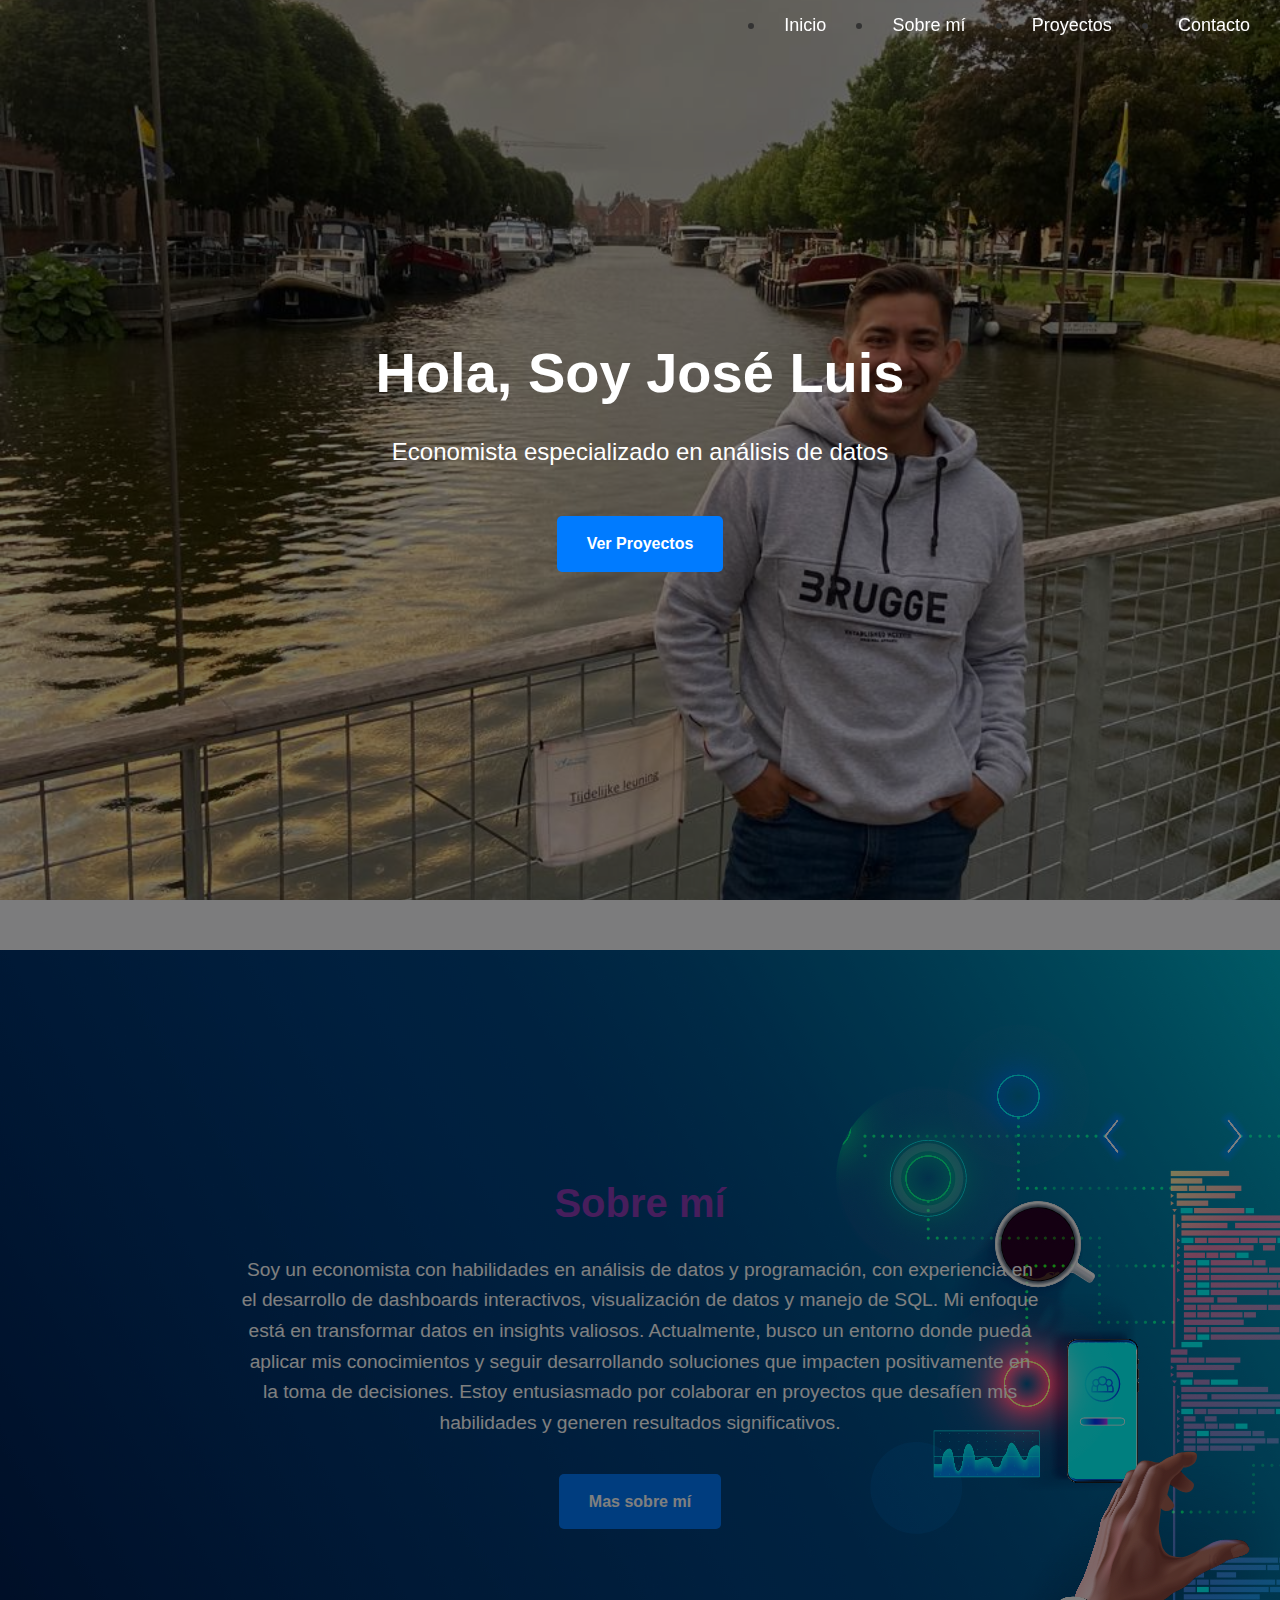
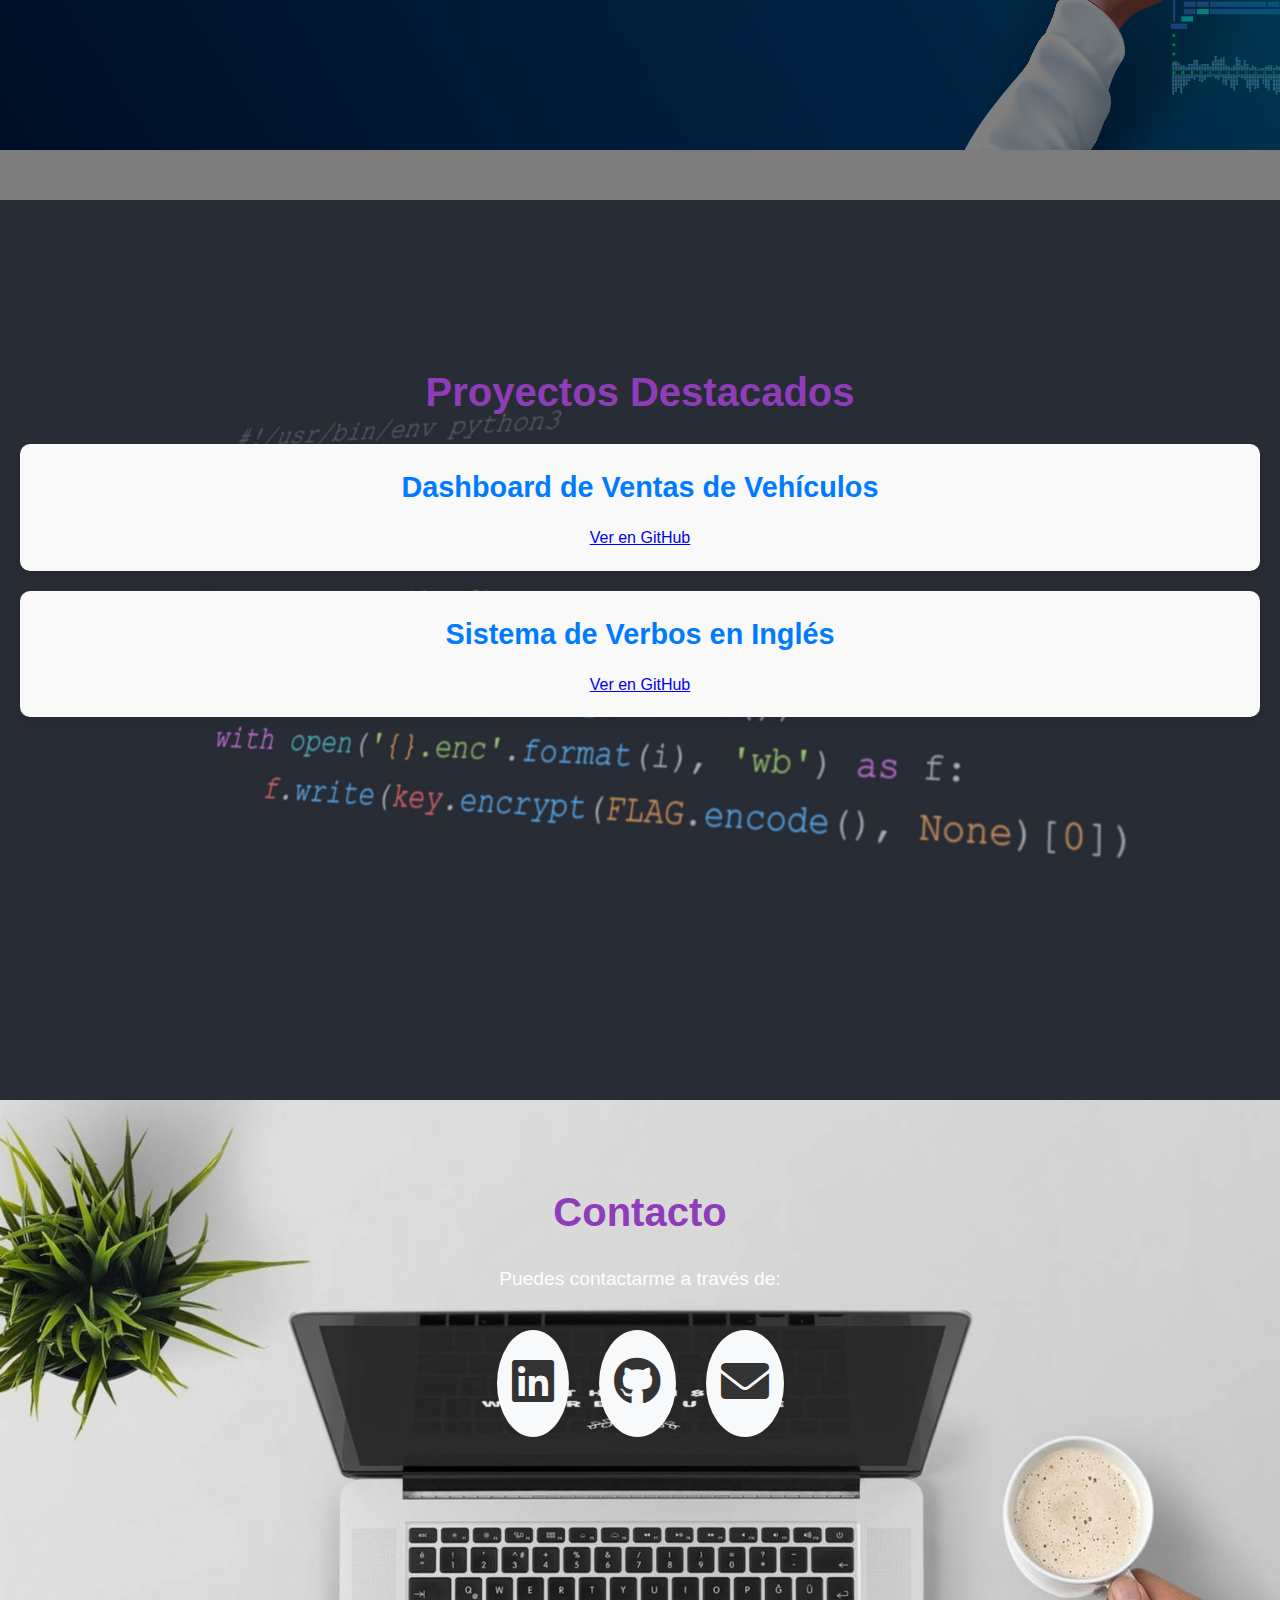
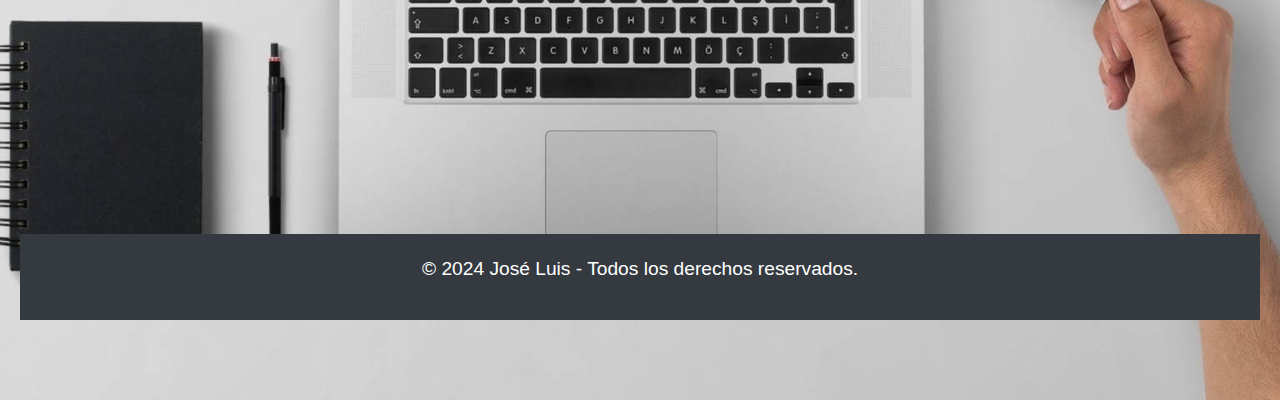
==== index.html @ 76b16561 "add files" ====
<!DOCTYPE html>
<html lang="es">
<head>
    <meta charset="UTF-8">
    <meta name="viewport" content="width=device-width, initial-scale=1.0">
    <title>José Luis - Analista de Datos</title>
    <!-- Enlace a Font Awesome para los íconos -->
    <link rel="stylesheet" href="https://cdnjs.cloudflare.com/ajax/libs/font-awesome/6.0.0-beta3/css/all.min.css">
    <link rel="stylesheet" href="styles.css">
</head>
<body>
    <header>
        <nav>
            <ul>
                <li><a href="#inicio">Inicio</a></li>
                <li><a href="#sobre-mi">Sobre mí</a></li>
                <li><a href="#proyectos">Proyectos</a></li>
                <li><a href="#contacto">Contacto</a></li>
            </ul>
        </nav>
    </header>

    <section id="inicio" class="full-screen">
        <div class="hero">
            <h1>Hola, Soy José Luis</h1>
            <p>Economista especializado en análisis de datos</p>
            <a href="#proyectos" class="btn">Ver Proyectos</a>
        </div>
    </section>

    <section id="sobre-mi" class="full-screen">
        <h2>Sobre mí</h2>
        <p>Soy un economista con habilidades en análisis de datos y programación, con experiencia en el desarrollo de dashboards interactivos, visualización de datos y manejo de SQL. Mi enfoque está en transformar datos en insights valiosos. Actualmente, busco un entorno donde pueda aplicar mis conocimientos y seguir desarrollando soluciones que impacten positivamente en la toma de decisiones. Estoy entusiasmado por colaborar en proyectos que desafíen mis habilidades y generen resultados significativos.</p>
        <a href="sobre-mi.html" class="btn">Mas sobre mí</a> <!-- Botón agregado -->
    </section>

    <section id="proyectos" class="content-section">
        <h2>Proyectos Destacados</h2>
        <div class="proyecto">
            <h3>Dashboard de Ventas de Vehículos</h3>
            <a href="https://github.com/rmpuma/proyecto-ventas" target="_blank">Ver en GitHub</a>
        </div>
        <div class="proyecto">
            <h3>Sistema de Verbos en Inglés</h3>
            <a href="https://github.com/rmpuma/proyecto-verbos" target="_blank">Ver en GitHub</a>
        </div>
    </section>

    <section id="contacto" class="content-section-contacto">
        <h2>Contacto</h2>
        <p>Puedes contactarme a través de:</p>
        <div class="social-icons">
            <a href="https://www.linkedin.com/in/joseluisrodriguezmoya" target="_blank" class="icon">
                <i class="fa-brands fa-linkedin"></i>
            </a>
            <a href="https://github.com/rmpuma" target="_blank" class="icon">
                <i class="fab fa-github"></i>
            </a>
            <a href="mailto:luismoyarm@gmail.com" class="icon">
                <i class="fa-solid fa-envelope"></i>
            </a>
        </div>
        <div class="derechos">
            <p>&copy; 2024 José Luis - Todos los derechos reservados.</p>
        </div>
    </section>

</body>
</html>
---- styles.css ----
/* Estilo base */
* {
    box-sizing: border-box;
    margin: 0;
    padding: 0;
}

body {
    font-family: 'Arial', sans-serif;
    background-color: #f8f9fa;
    color: #333;
    line-height: 1.6;
}

/* Cabecera */
header {
    background: transparent; /* Hacer el fondo transparente */
    padding: 10px 20px; /* Ajusta el padding si es necesario */
    position: fixed;
    width: 100%;
    top: 0;
    z-index: 10;
    box-shadow: none;
}

nav {
    display: flex;
    justify-content: flex-end; /* Alinear a la derecha */
    background: transparent; /* Asegurarse de que el fondo del nav sea transparente */
}

nav ul {
    list-style: none;
    display: flex;
    padding: 0;
    margin: 0;
}

nav ul li {
    margin-left: 20px; /* Espacio entre los elementos */
}

nav ul li:first-child {
    margin-left: 0; /* Elimina el margen izquierdo del primer elemento */
}

nav ul li a {
    padding: 5px 10px; /* Reduce el padding interno de los enlaces */
    color: white;
    text-decoration: none;
    font-size: 18px;
    transition: color 0.3s ease;
}

nav ul li a:hover {
    color: #e74c3c;
}

/* Sección de pantalla completa */
.full-screen {
    height: 100vh;
    display: flex;
    justify-content: center;
    align-items: center;
    color: white;
    text-align: center;
    padding: 20px;
    background: linear-gradient(135deg, #007bff, #6f42c1);
}

.hero h1 {
    font-size: 3.5rem;
    margin-bottom: 15px;
}

.hero p {
    font-size: 1.5rem;
    margin-bottom: 25px;
}

/* Sección con fondo */
#inicio {
    background-image: url('joseluis.jpeg'); 
    background-size: cover;
    background-position: center;
    position: relative;
    height: 100vh;
    color: white;
}

#sobre-mi {
    background-image: url('sobre-mi.png');
    background-size: auto; /* Cambiado a 'contain' para mostrar toda la imagen */
    background-repeat: no-repeat; /* Evita la repetición de la imagen */
    background-position: center;
    position: relative;
    height: 100vh;
    color: white;
}

#proyectos {
    background-image: url('projct.jpg');
    background-size: cover; /* Cambiado a 'contain' para mostrar toda la imagen */
    background-position: center;
    position: center;
    height: 100vh;
    color: white;
}

#contacto {
    display: flex;
    flex-direction: column;
    background-image: url('contact.jpg');
    justify-content: center;
    background-size: cover; /* Cambiado a 'contain' para mostrar toda la imagen */
    background-position: center;
    position: relative;
    height: 100vh;
    color: white;
}

.hero {
    position: relative;
    z-index: 1;
    color: white;
    padding: 20px;
}

#inicio::before {
    content: '';
    position: absolute;
    top: 0;
    left: 0;
    width: 100%;
    height: 100%;
    background-color: rgba(0, 0, 0, 0.5);
    z-index: 0;
}

#sobre-mi::before {
    content: '';
    position: absolute;
    top: 0;
    left: 0;
    width: 100%;
    height: 100%;
    background-color: rgba(0, 0, 0, 0.5);
    z-index: 0;
}

/* Botones */
.btn {
    background-color: #007bff;
    padding: 15px 30px;
    border-radius: 5px;
    text-decoration: none;
    color: white;
    font-weight: bold;
    transition: background-color 0.3s ease, transform 0.3s ease;
    display: inline-block;
    margin-top: 20px;
}

.btn:hover {
    background-color: #0056b3;
    transform: scale(1.05);
}

/* Secciones de contenido */
.content-section {
    padding: 160px 20px;
    text-align: center;
    background-color: #ffffff;
    margin-top: 20px;
}

.content-section-contacto {
    padding: auto;
    text-align: center;
    background-color: #ffffff;
    margin-top: 0px;
}

h2 {
    font-size: 2.5rem;
    margin-bottom: 20px;
    color: hsl(280, 51%, 48%);
}

p {
    font-size: 1.2rem;
    max-width: 800px;
    margin: 0 auto;
    line-height: 1.6;
}

/* Estilos de los proyectos */
.proyecto {
    background: #f9f9f9;
    box-shadow: 0 4px 8px rgba(0, 0, 0, 0.1);
    margin: 20px auto;
    padding: 20px;
    border-radius: 10px;
    transition: transform 0.3s ease;
}

.proyecto:hover {
    transform: scale(1.05);
}

.derechos {
    background-color: #343a40;
    color: white;
    padding: 20px;
    text-align: center;
    width: 100%;
    margin-top: auto; /* Empuja el div hasta el fondo de la sección */
}

#contact-form {
    max-width: 600px;
    margin: 0 auto;
    display: flex;
    flex-direction: column;
    gap: 15px;
}

input[type="text"],
input[type="email"],
textarea {
    padding: 15px;
    border: 1px solid #ced4da;
    border-radius: 5px;
    font-size: 1rem;
    width: 100%;
    box-shadow: 0 2px 5px rgba(0, 0, 0, 0.1);
    transition: border-color 0.3s ease;
}

input[type="text"]:focus,
input[type="email"]:focus,
textarea:focus {
    border-color: #007bff;
    outline: none;
}

button {
    background-color: #007bff;
    color: white;
    padding: 15px 30px;
    border: none;
    border-radius: 5px;
    font-size: 1.2rem;
    cursor: pointer;
    transition: background-color 0.3s ease;
    margin-top: 10px;
}

button:hover {
    background-color: #0056b3;
}

#sobre-mi {
    display: flex;
    flex-direction: column;
    justify-content: center;
    align-items: center;
    text-align: center;
    height: 100vh; /* Para mantener el tamaño de pantalla completa */
}

/* Secciones */
section {
    padding: 80px 20px;
    margin-top: 80px;
    text-align: center;
}

h2 {
    font-size: 2.5rem;
    color: hsl(280, 51%, 48%);
    margin-bottom: 20px;
}

h3 {
    font-size: 1.8rem;
    color: #007bff;
    margin-bottom: 15px;
}

p, li {
    font-size: 1.2rem;
    line-height: 1.6;
    margin-bottom: 15px;
    max-width: 800px;
    margin-left: auto;
    margin-right: auto;
}

ul {
    text-align: left;
    max-width: 800px;
    margin: 20px auto;
}

li {
    margin-bottom: 10px;
    list-style-type: disc;
    list-style-position: inside;
}



#inicio, #sobre-mi, #proyectos, #contacto {
    margin: 0;
}

.social-icons {
    display: flex;
    justify-content: center;
    gap: 30px; /* Aumenta el espacio entre los íconos */
    margin-top: 20px;
}

.social-icons .icon {
    font-size: 3rem; /* Tamaño más grande para los íconos */
    background-color: #f8f9fa; /* Fondo claro para resaltar */
    color: #333;
    padding: 15px;
    border-radius: 50%; /* Hace los íconos redondeados */
    transition: background-color 0.3s ease, color 0.3s ease;
}

.social-icons .icon:hover {
    background-color: #007bff; /* Color de fondo al pasar el cursor */
    color: white; /* Cambia el color del ícono al pasar el cursor */
}
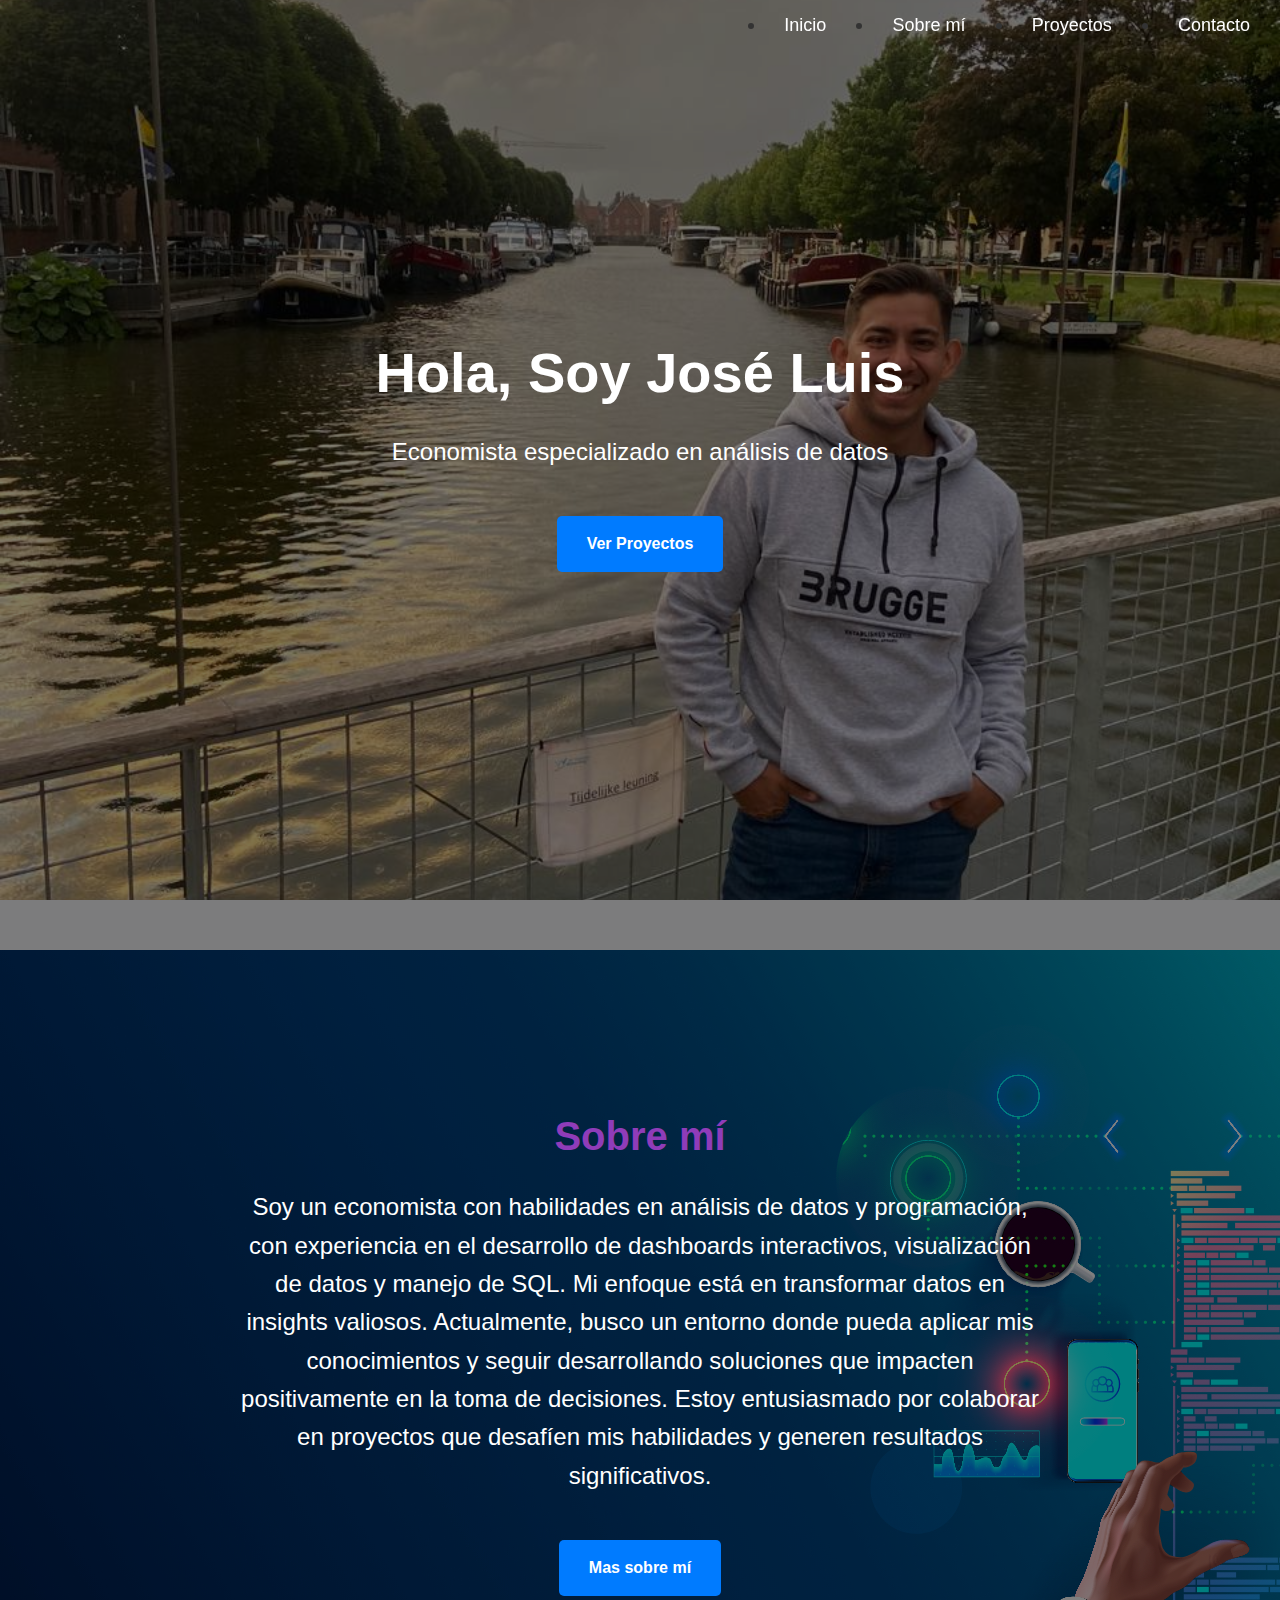
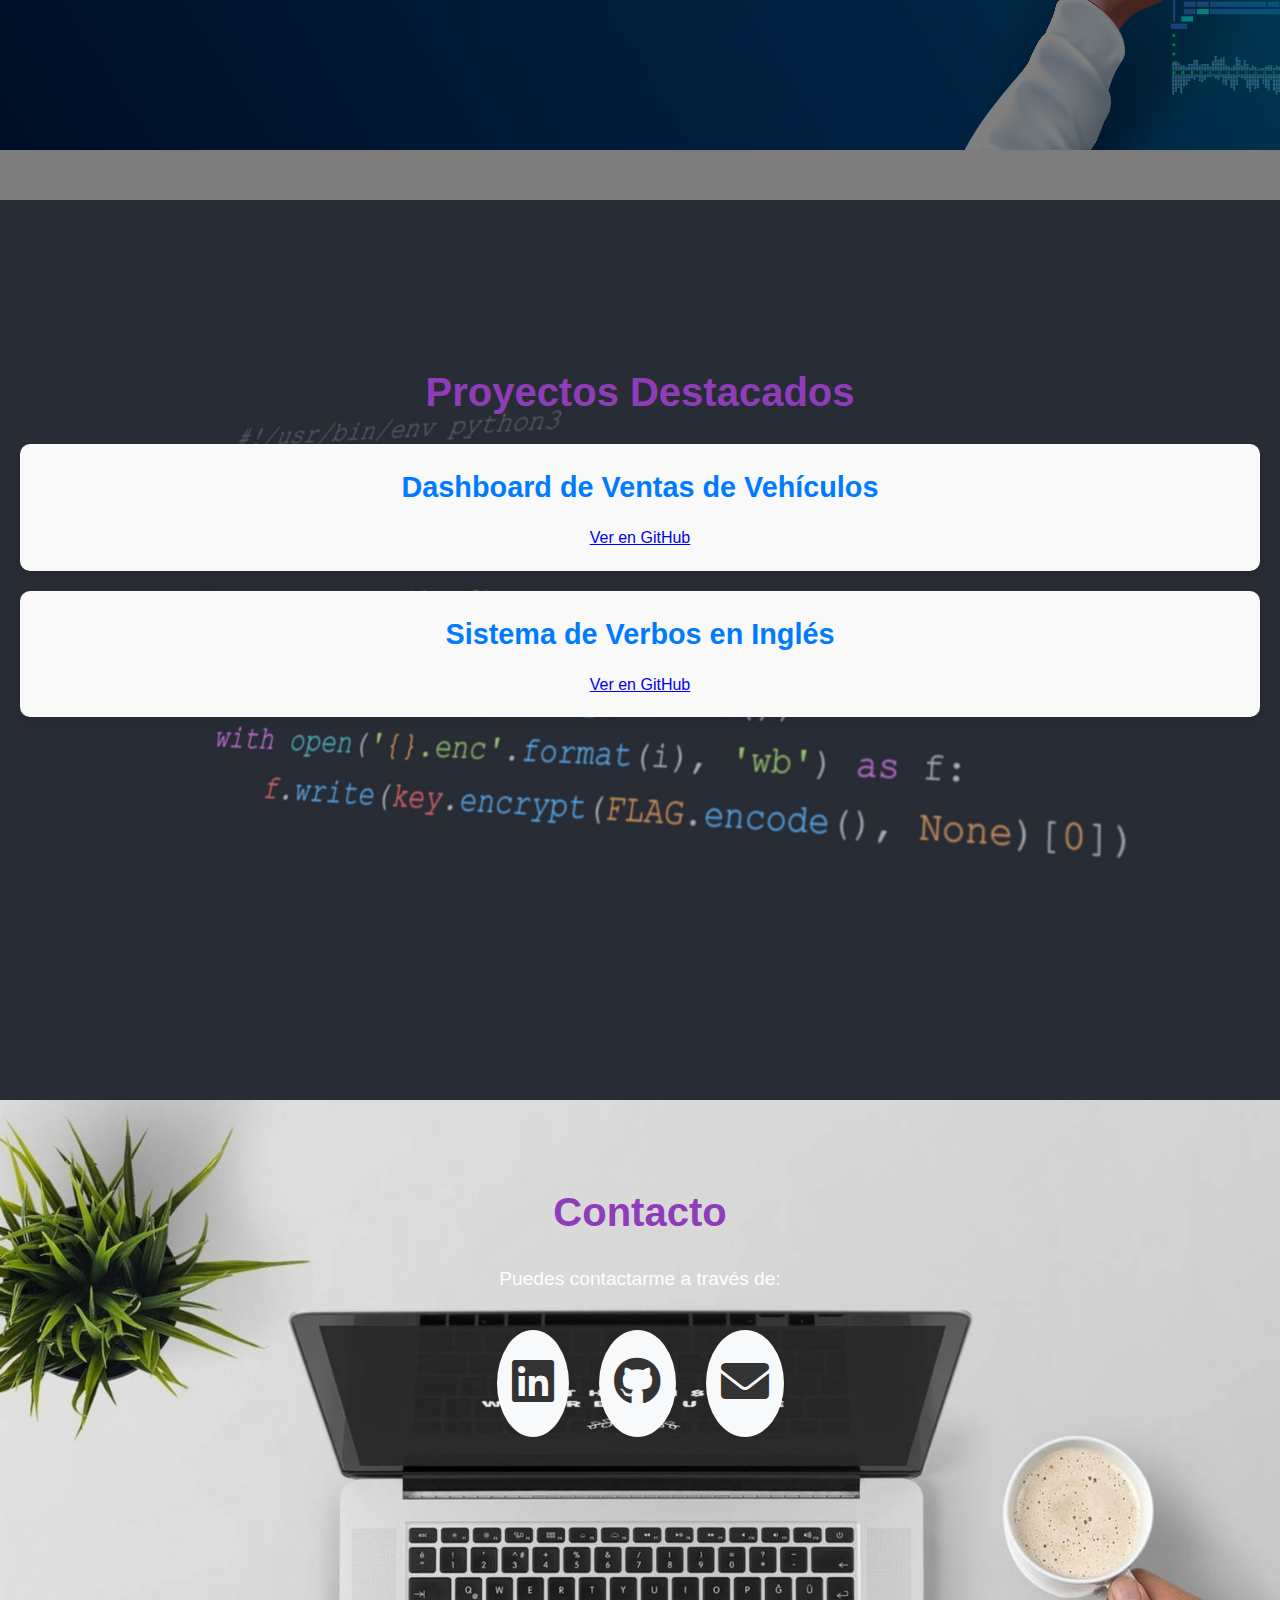
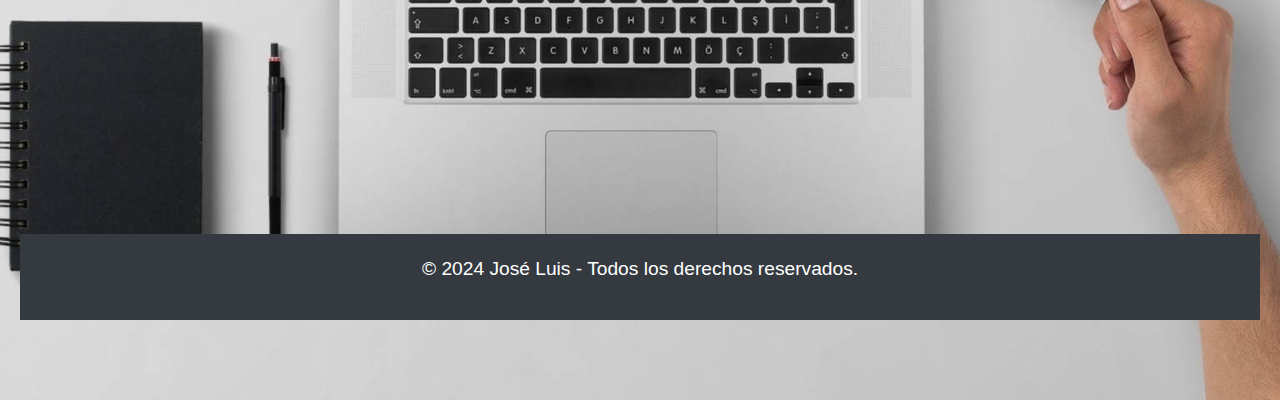
==== commit f5f398e0: "Update index.html" ====
--- a/index.html
+++ b/index.html
@@ -29,9 +29,11 @@
     </section>
 
     <section id="sobre-mi" class="full-screen">
+        <div class="hero">
         <h2>Sobre mí</h2>
         <p>Soy un economista con habilidades en análisis de datos y programación, con experiencia en el desarrollo de dashboards interactivos, visualización de datos y manejo de SQL. Mi enfoque está en transformar datos en insights valiosos. Actualmente, busco un entorno donde pueda aplicar mis conocimientos y seguir desarrollando soluciones que impacten positivamente en la toma de decisiones. Estoy entusiasmado por colaborar en proyectos que desafíen mis habilidades y generen resultados significativos.</p>
         <a href="sobre-mi.html" class="btn">Mas sobre mí</a> <!-- Botón agregado -->
+    </div>
     </section>
 
     <section id="proyectos" class="content-section">
@@ -67,3 +69,4 @@
 
 </body>
 </html>
+
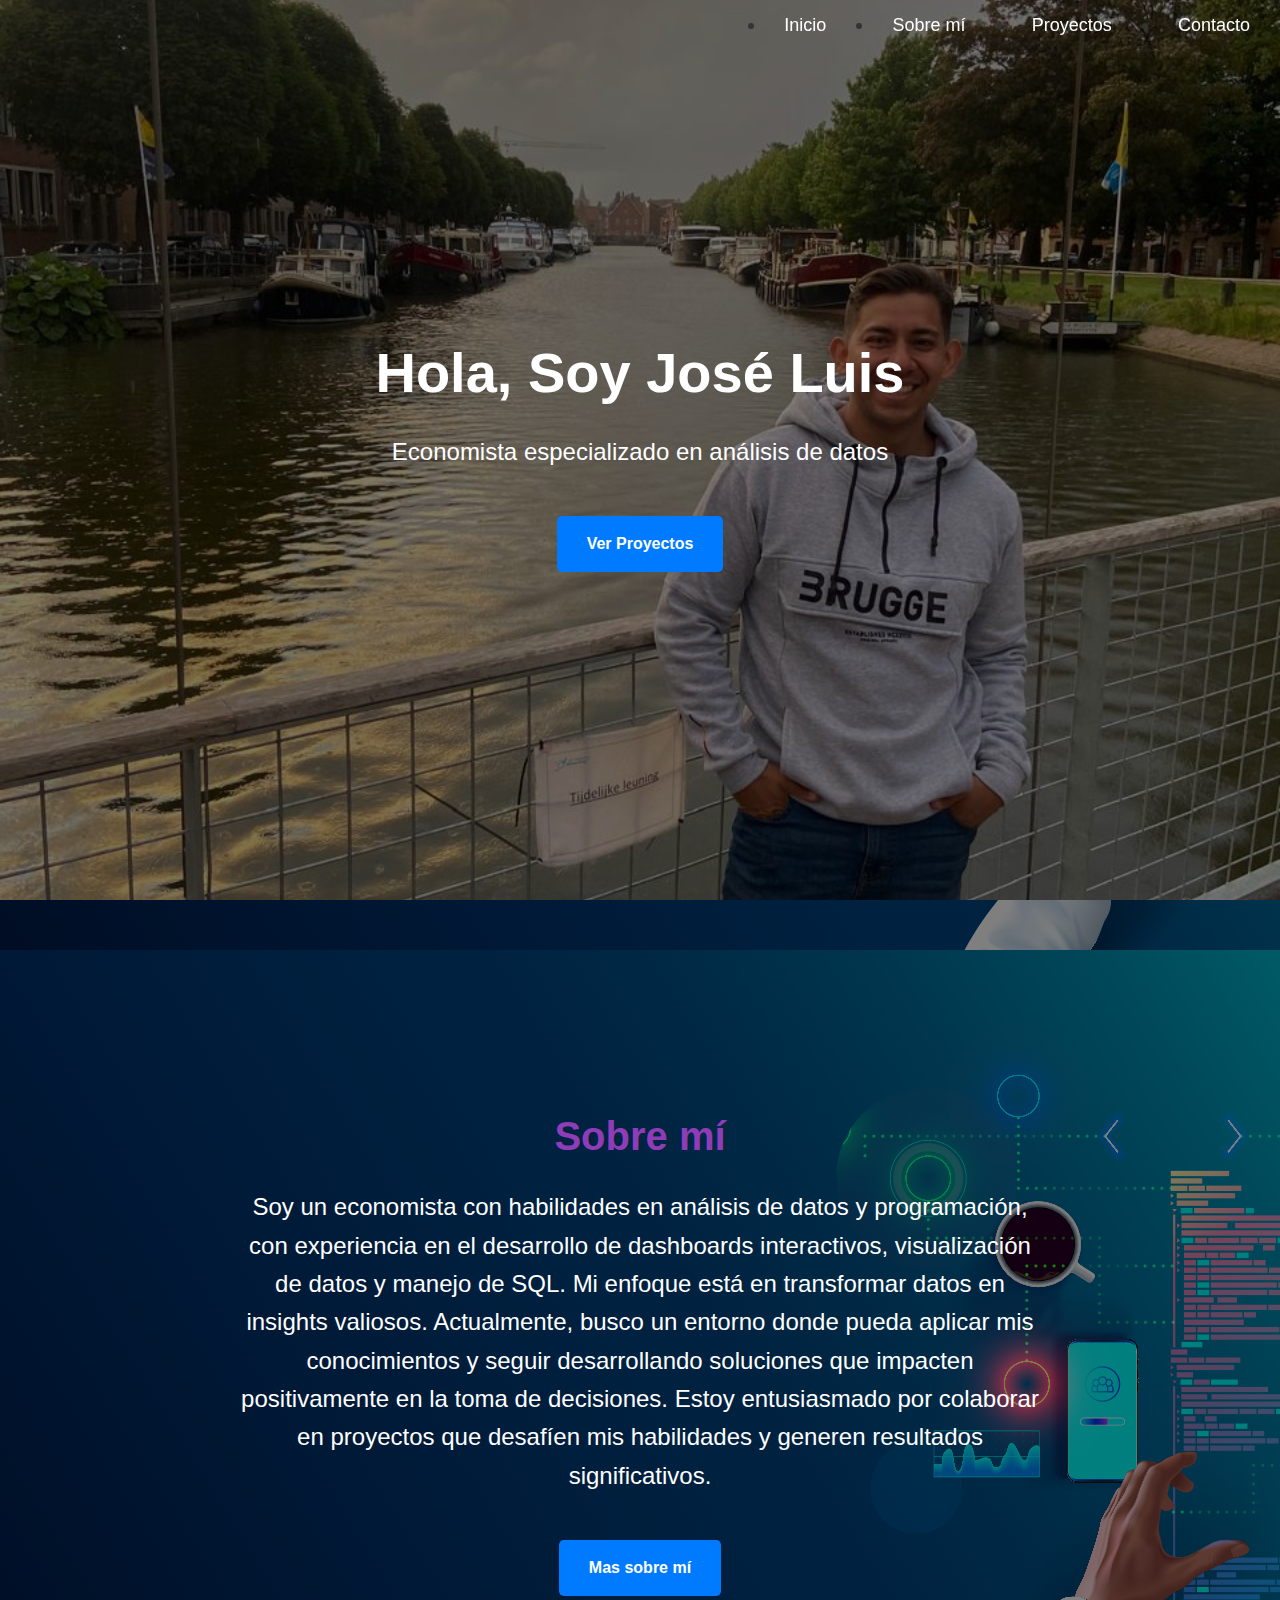
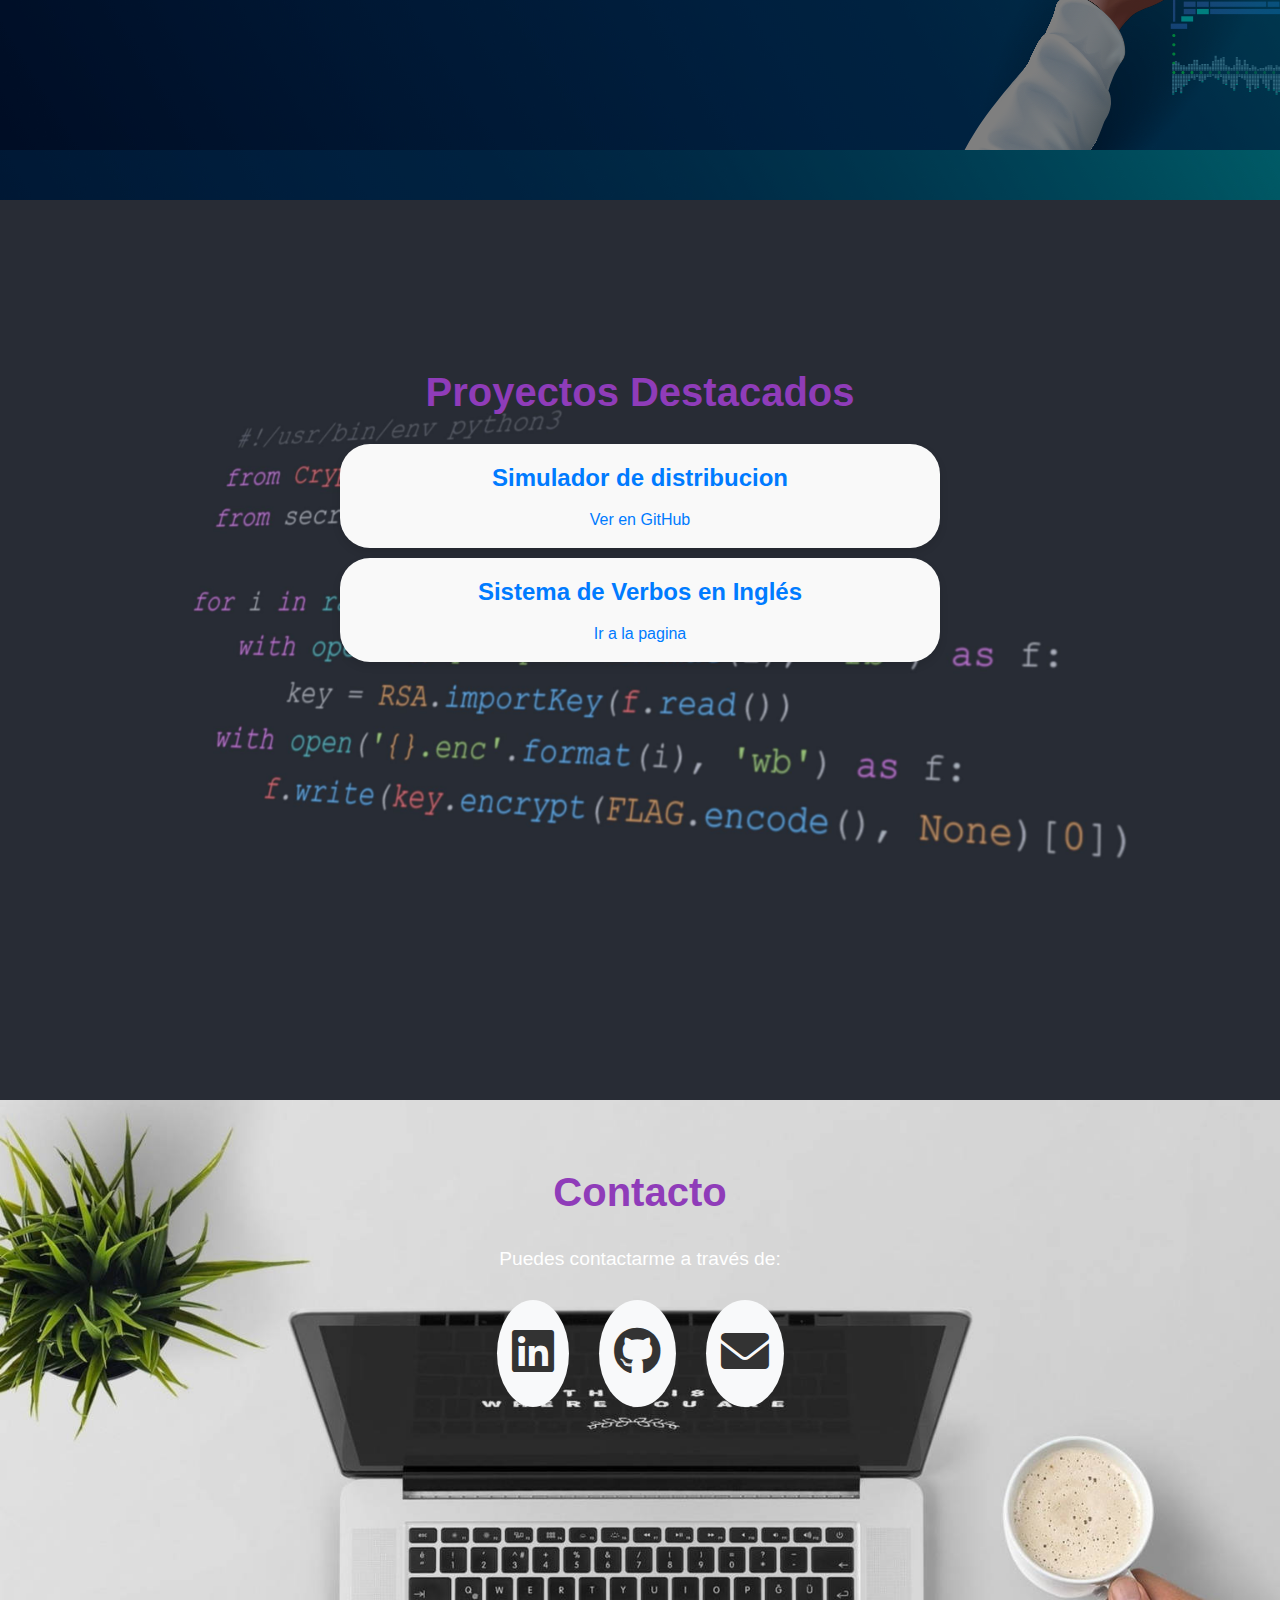
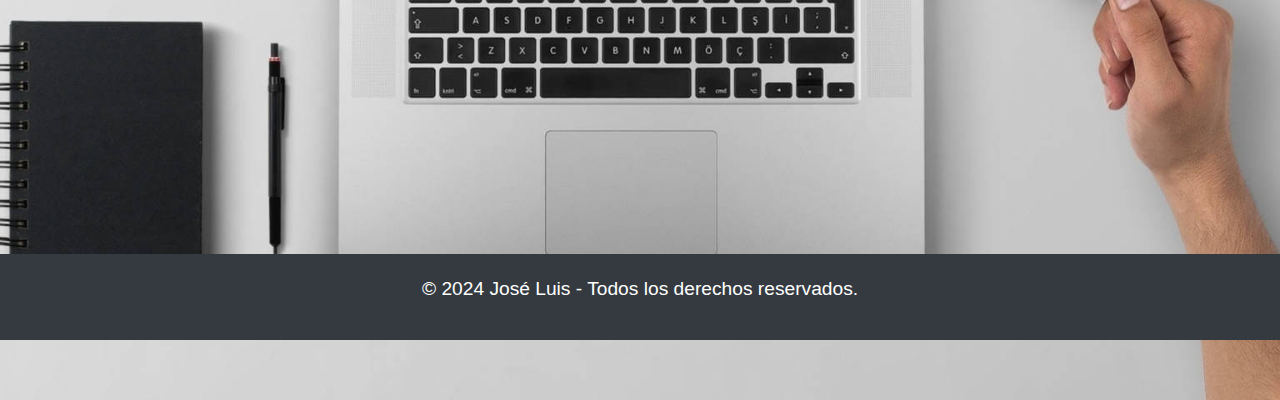
==== commit 6b38be12: "Update index.html" ====
--- a/index.html
+++ b/index.html
@@ -39,12 +39,12 @@
     <section id="proyectos" class="content-section">
         <h2>Proyectos Destacados</h2>
         <div class="proyecto">
-            <h3>Dashboard de Ventas de Vehículos</h3>
-            <a href="https://github.com/rmpuma/proyecto-ventas" target="_blank">Ver en GitHub</a>
+            <h3>Simulador de distribucion </h3>
+            <a href="https://github.com/rmpuma/DistributionSimulator" target="_blank">Ver en GitHub</a>
         </div>
         <div class="proyecto">
             <h3>Sistema de Verbos en Inglés</h3>
-            <a href="https://github.com/rmpuma/proyecto-verbos" target="_blank">Ver en GitHub</a>
+            <a href="https://rmpuma.github.io/EstudioVerbosoIngles/" target="_blank">Ir a la pagina</a>
         </div>
     </section>
 
--- a/styles.css
+++ b/styles.css
@@ -22,6 +22,14 @@
     z-index: 10;
     box-shadow: none;
 }
+
+#header-sobre-mi {
+    background: #333;
+    color: #fff;
+    padding: 10px 0;
+}
+
+
 
 nav {
     display: flex;
@@ -91,7 +99,6 @@
 #sobre-mi {
     background-image: url('sobre-mi.png');
     background-size: auto; /* Cambiado a 'contain' para mostrar toda la imagen */
-    background-repeat: no-repeat; /* Evita la repetición de la imagen */
     background-position: center;
     position: relative;
     height: 100vh;
@@ -175,7 +182,7 @@
 }
 
 .content-section-contacto {
-    padding: auto;
+    padding: 60px 0px;
     text-align: center;
     background-color: #ffffff;
     margin-top: 0px;
@@ -198,14 +205,17 @@
 .proyecto {
     background: #f9f9f9;
     box-shadow: 0 4px 8px rgba(0, 0, 0, 0.1);
-    margin: 20px auto;
-    padding: 20px;
-    border-radius: 10px;
+    margin: 10px auto; /* Reducir el margen vertical */
+    padding: 15px; /* Reducir el padding interno */
+    max-width: 600px; /* Establecer un ancho máximo */
+    border-radius: 30px;
     transition: transform 0.3s ease;
+    max-height: 200px; /* Limitar la altura máxima */
+    overflow: hidden; /* Esconder el contenido que se desborde */
 }
 
 .proyecto:hover {
-    transform: scale(1.05);
+    transform: scale(1.03);
 }
 
 .derechos {
@@ -215,14 +225,6 @@
     text-align: center;
     width: 100%;
     margin-top: auto; /* Empuja el div hasta el fondo de la sección */
-}
-
-#contact-form {
-    max-width: 600px;
-    margin: 0 auto;
-    display: flex;
-    flex-direction: column;
-    gap: 15px;
 }
 
 input[type="text"],
@@ -319,7 +321,7 @@
     display: flex;
     justify-content: center;
     gap: 30px; /* Aumenta el espacio entre los íconos */
-    margin-top: 20px;
+    margin-top: 10px;
 }
 
 .social-icons .icon {
@@ -334,4 +336,23 @@
 .social-icons .icon:hover {
     background-color: #007bff; /* Color de fondo al pasar el cursor */
     color: white; /* Cambia el color del ícono al pasar el cursor */
-}+}
+
+
+footer {
+    background: #333;
+    color: white;
+    padding: 20px;
+    text-align: center;
+}
+
+.proyecto h3 {
+    font-size: 1.5rem; /* Tamaño de fuente ligeramente reducido */
+    margin-bottom: 10px;
+}
+
+.proyecto a {
+    font-size: 1rem; /* Ajustar el tamaño de los enlaces */
+    color: #007bff;
+    text-decoration: none;
+}
